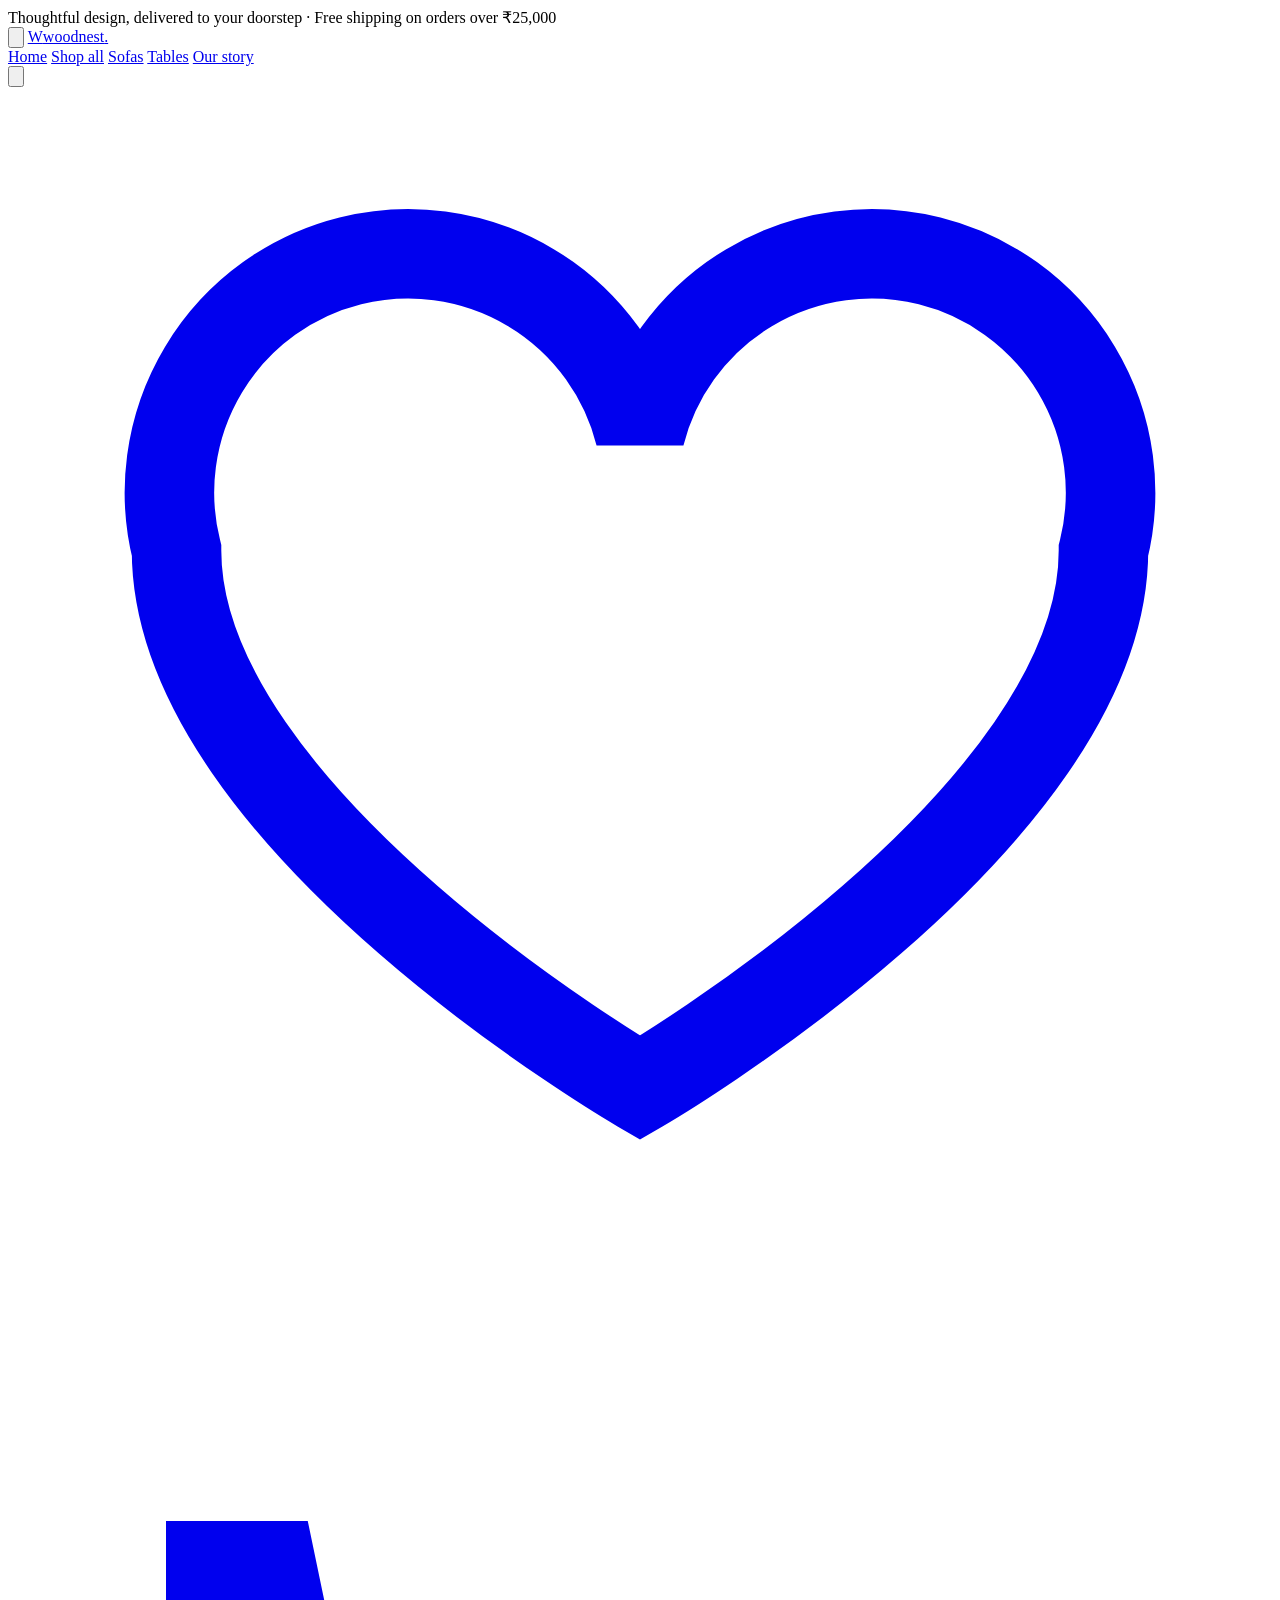
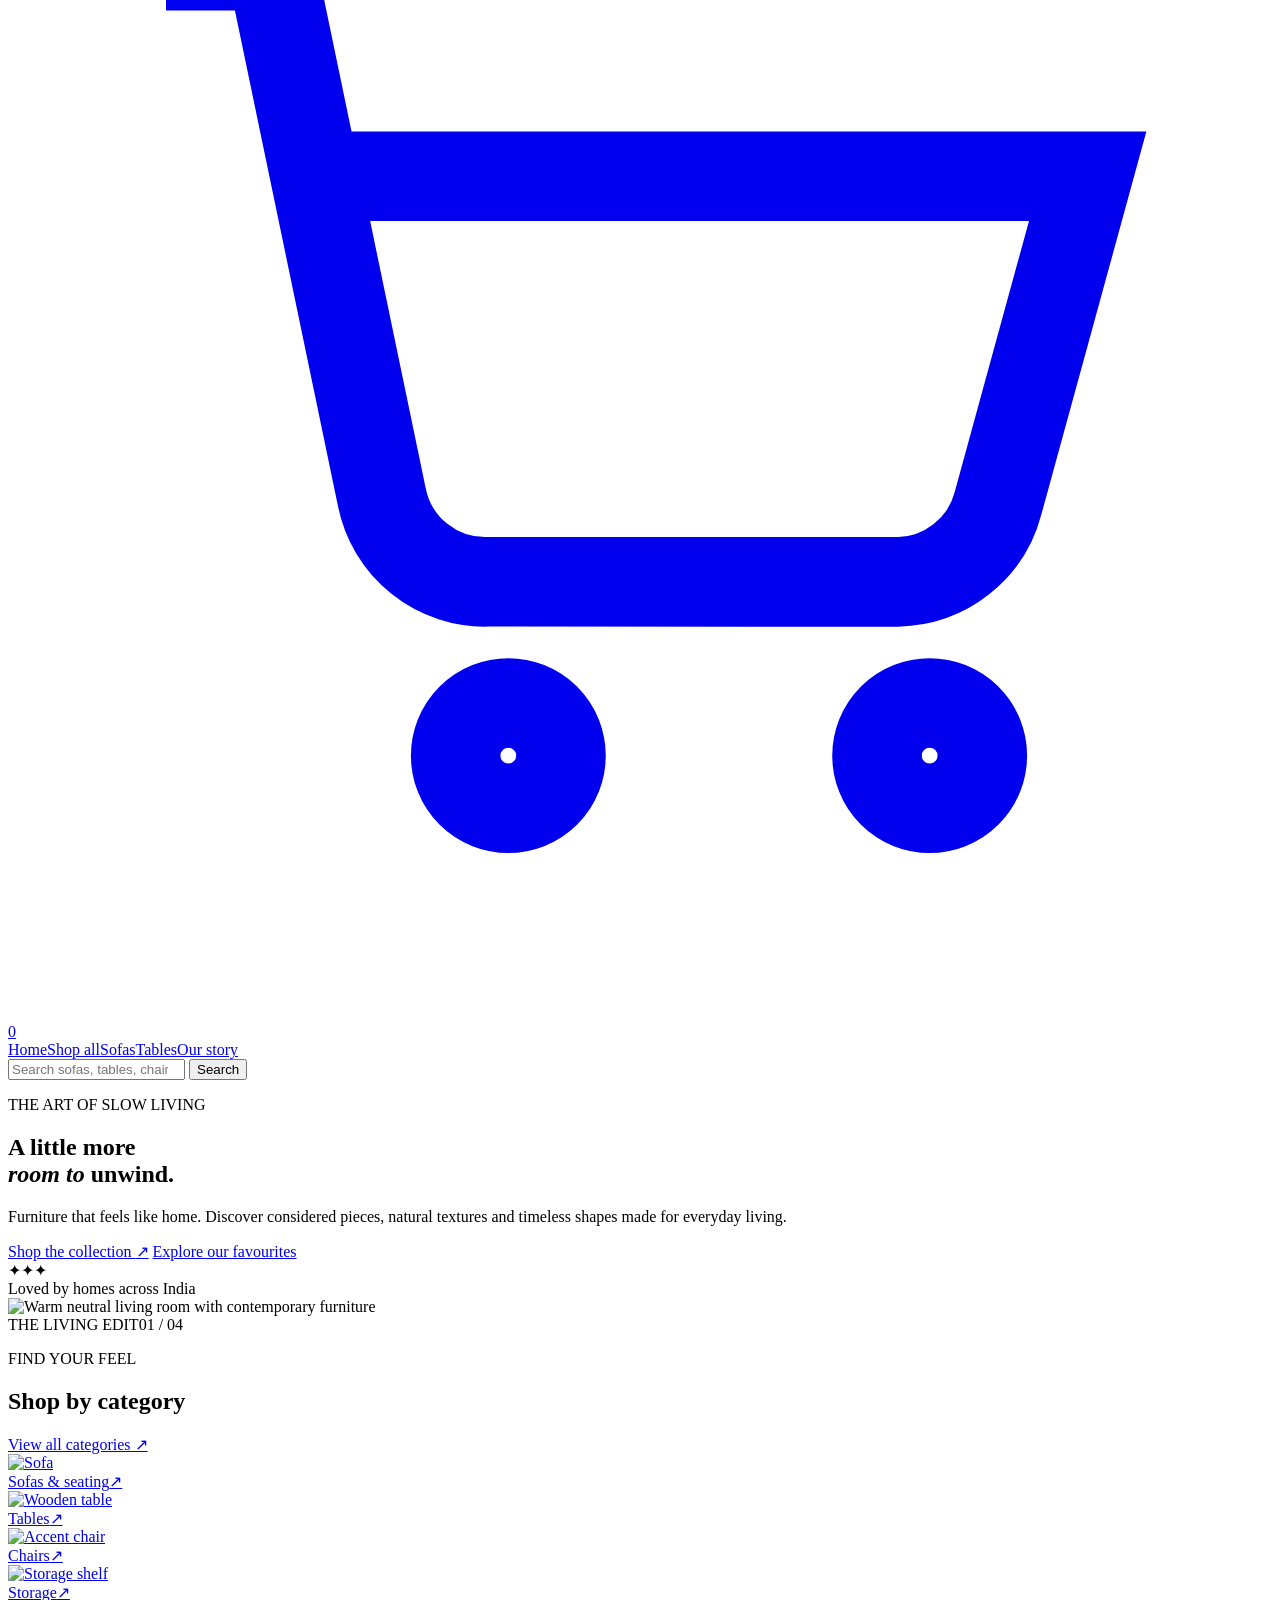
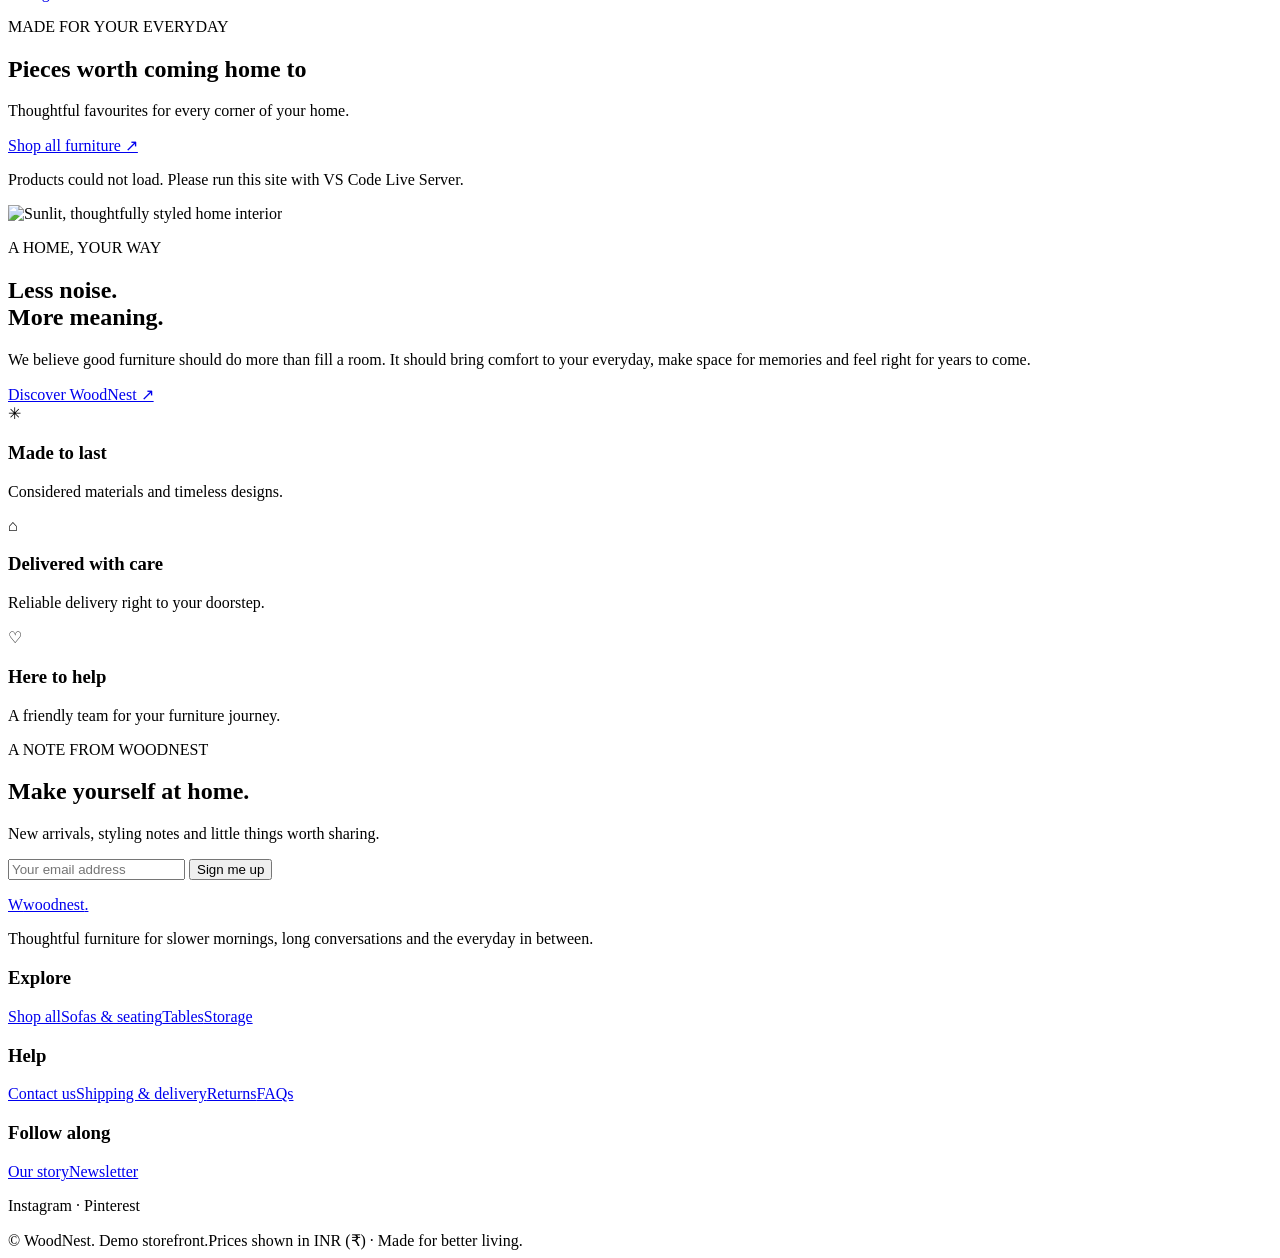
==== index.html @ c6adba90 "Add initial HTML structure for WoodNest website This commit adds a complete HTML structure for the W" ====
<!doctype html>
<html lang="en">
<head>
  <meta charset="UTF-8">
  <meta name="viewport" content="width=device-width, initial-scale=1.0">
  <meta name="theme-color" content="#f7f4ef">
  <meta name="description" content="Shop thoughtfully designed furniture for your home at WoodNest.">
  <title>WoodNest — Furniture for Better Living</title>
  <script src="https://cdn.tailwindcss.com"></script>
  <script>
    tailwind.config = {
      theme: { extend: {
        colors: { cream: "#F7F4EF", sand: "#E9DFD2", wood: "#8B684A", ink: "#28251F", muted: "#777168" },
        fontFamily: { sans: ["Inter", "ui-sans-serif", "system-ui"] }
      }}
    }
  </script>
  <link rel="preconnect" href="https://fonts.googleapis.com">
  <link rel="preconnect" href="https://fonts.gstatic.com" crossorigin>
  <link href="https://fonts.googleapis.com/css2?family=DM+Sans:wght@400;500;600;700&family=Playfair+Display:wght@500;600;700&display=swap" rel="stylesheet">
  <link rel="stylesheet" href="css/style.css">
</head>
<body class="bg-cream text-ink font-sans">
  <div class="announcement-bar text-center text-xs sm:text-sm py-2 px-4">
    Thoughtful design, delivered to your doorstep <span class="mx-2">·</span> Free shipping on orders over ₹25,000
  </div>

  <header class="site-header sticky top-0 z-50 bg-cream/95 backdrop-blur border-b border-black/5">
    <nav class="max-w-7xl mx-auto px-4 sm:px-6 lg:px-8 h-[76px] flex items-center justify-between gap-4" aria-label="Main navigation">
      <button id="mobile-menu-button" class="lg:hidden p-2 rounded-full hover:bg-black/5" aria-label="Open menu" aria-expanded="false">
        <svg viewBox="0 0 24 24" class="w-6 h-6" fill="none" stroke="currentColor" stroke-width="1.7"><path d="M4 7h16M4 12h16M4 17h16"/></svg>
      </button>
      <a href="index.html" class="brand flex items-center gap-2" aria-label="WoodNest home">
        <span class="brand-mark">W</span><span class="text-xl sm:text-2xl tracking-tight font-semibold">woodnest<span class="text-wood">.</span></span>
      </a>
      <div id="desktop-nav" class="hidden lg:flex items-center gap-8 text-sm">
        <a class="nav-link active" href="index.html">Home</a>
        <a class="nav-link" href="shop.html">Shop all</a>
        <a class="nav-link" href="shop.html?category=Sofas">Sofas</a>
        <a class="nav-link" href="shop.html?category=Tables">Tables</a>
        <a class="nav-link" href="#about">Our story</a>
      </div>
      <div class="flex items-center gap-1 sm:gap-3">
        <button id="search-toggle" class="icon-button hidden sm:grid" aria-label="Search products">
          <svg viewBox="0 0 24 24" class="w-5 h-5" fill="none" stroke="currentColor" stroke-width="1.7"><circle cx="10.8" cy="10.8" r="6.8"/><path d="m16 16 4.5 4.5"/></svg>
        </button>
        <a href="wishlist.html" class="icon-button hidden sm:grid" aria-label="Wishlist">
          <svg viewBox="0 0 24 24" class="w-5 h-5" fill="none" stroke="currentColor" stroke-width="1.7"><path d="M20.8 8.8c0 5.1-8.8 10.2-8.8 10.2S3.2 13.9 3.2 8.8A4.5 4.5 0 0 1 12 6.6a4.5 4.5 0 0 1 8.8 2.2Z"/></svg>
        </a>
        <a href="cart.html" class="icon-button relative" aria-label="Shopping cart">
          <svg viewBox="0 0 24 24" class="w-5 h-5" fill="none" stroke="currentColor" stroke-width="1.7"><path d="M3 4h2l2.1 10.1a2 2 0 0 0 2 1.6h7.8a2 2 0 0 0 1.9-1.5L20.5 8H6"/><circle cx="9.5" cy="19" r="1"/><circle cx="17.5" cy="19" r="1"/></svg>
          <span id="cart-count" class="cart-count">0</span>
        </a>
      </div>
    </nav>
    <div id="mobile-nav" class="mobile-nav hidden lg:hidden px-5 pb-5">
      <a href="index.html">Home</a><a href="shop.html">Shop all</a><a href="shop.html?category=Sofas">Sofas</a><a href="shop.html?category=Tables">Tables</a><a href="#about">Our story</a>
    </div>
    <div id="search-panel" class="hidden border-t border-black/5 px-4 py-3">
      <form id="search-form" class="max-w-2xl mx-auto flex gap-2">
        <input id="search-input" class="search-input flex-1" type="search" placeholder="Search sofas, tables, chairs..." aria-label="Search furniture">
        <button class="button button-dark" type="submit">Search</button>
      </form>
    </div>
  </header>

  <main>
    <section class="hero-section max-w-7xl mx-auto px-4 sm:px-6 lg:px-8 pt-5 sm:pt-8">
      <div class="hero-grid overflow-hidden rounded-2xl sm:rounded-3xl">
        <div class="hero-copy flex flex-col justify-center items-start px-6 py-10 sm:px-10 lg:px-16 lg:py-16">
          <p class="eyebrow mb-5"><span class="eyebrow-line"></span> THE ART OF SLOW LIVING</p>
          <h1 class="hero-title mb-5">A little more<br><em>room to</em> unwind.</h1>
          <p class="max-w-md text-sm sm:text-base leading-7 text-stone-600 mb-8">Furniture that feels like home. Discover considered pieces, natural textures and timeless shapes made for everyday living.</p>
          <div class="flex flex-wrap gap-3">
            <a href="shop.html" class="button button-dark">Shop the collection <span aria-hidden="true">↗</span></a>
            <a href="#featured" class="button button-light">Explore our favourites</a>
          </div>
          <div class="hero-note mt-10 flex items-center gap-3 text-xs sm:text-sm text-stone-600">
            <div class="avatar-stack"><span>✦</span><span>✦</span><span>✦</span></div>
            <span>Loved by homes across India</span>
          </div>
        </div>
        <div class="hero-image-wrap">
          <img class="hero-image" src="https://images.unsplash.com/photo-1600210492486-724fe5c67fb0?auto=format&fit=crop&w=1500&q=90" alt="Warm neutral living room with contemporary furniture">
          <div class="image-caption"><span>THE LIVING EDIT</span><span>01 / 04</span></div>
        </div>
      </div>
    </section>

    <section class="max-w-7xl mx-auto px-4 sm:px-6 lg:px-8 py-14 sm:py-20">
      <div class="flex flex-col sm:flex-row sm:items-end justify-between gap-4 mb-7 sm:mb-9">
        <div><p class="eyebrow mb-3">FIND YOUR FEEL</p><h2 class="section-title">Shop by category</h2></div>
        <a href="shop.html" class="text-sm font-semibold underline underline-offset-4 decoration-stone-400 hover:text-wood">View all categories ↗</a>
      </div>
      <div class="category-grid grid grid-cols-2 lg:grid-cols-4 gap-3 sm:gap-5">
        <a class="category-card" href="shop.html?category=Sofas"><img src="https://images.unsplash.com/photo-1555041469-a586c61ea9bc?auto=format&fit=crop&w=700&q=85" alt="Sofa"><div><span>Sofas & seating</span><span>↗</span></div></a>
        <a class="category-card" href="shop.html?category=Tables"><img src="https://images.unsplash.com/photo-1499933374294-4584851497cc?auto=format&fit=crop&w=700&q=85" alt="Wooden table"><div><span>Tables</span><span>↗</span></div></a>
        <a class="category-card" href="shop.html?category=Chairs"><img src="https://images.unsplash.com/photo-1567538096630-e0c55bd6374c?auto=format&fit=crop&w=700&q=85" alt="Accent chair"><div><span>Chairs</span><span>↗</span></div></a>
        <a class="category-card" href="shop.html?category=Storage"><img src="https://images.unsplash.com/photo-1594620302200-9a762244a156?auto=format&fit=crop&w=700&q=85" alt="Storage shelf"><div><span>Storage</span><span>↗</span></div></a>
      </div>
    </section>

    <section id="featured" class="featured-section py-14 sm:py-20">
      <div class="max-w-7xl mx-auto px-4 sm:px-6 lg:px-8">
        <div class="flex flex-col sm:flex-row sm:items-end justify-between gap-4 mb-8">
          <div><p class="eyebrow mb-3">MADE FOR YOUR EVERYDAY</p><h2 class="section-title">Pieces worth coming home to</h2><p class="text-sm text-stone-600 mt-3">Thoughtful favourites for every corner of your home.</p></div>
          <a href="shop.html" class="text-sm font-semibold underline underline-offset-4 decoration-stone-400 hover:text-wood">Shop all furniture ↗</a>
        </div>
        <div id="featured-products" class="product-grid grid grid-cols-2 lg:grid-cols-4 gap-x-3 gap-y-7 sm:gap-x-5 sm:gap-y-9">
          <div class="loading-card"></div><div class="loading-card"></div><div class="loading-card hidden sm:block"></div><div class="loading-card hidden sm:block"></div>
        </div>
        <p id="product-error" class="hidden text-sm text-red-700 mt-5">Products could not load. Please run this site with VS Code Live Server.</p>
      </div>
    </section>

    <section class="max-w-7xl mx-auto px-4 sm:px-6 lg:px-8 py-14 sm:py-20">
      <div class="story-panel rounded-2xl sm:rounded-3xl overflow-hidden grid md:grid-cols-2">
        <div class="story-image"><img src="https://images.unsplash.com/photo-1616486338812-3dadae4b4ace?auto=format&fit=crop&w=1200&q=85" alt="Sunlit, thoughtfully styled home interior"></div>
        <div id="about" class="story-copy flex flex-col justify-center items-start p-7 sm:p-10 lg:p-16">
          <p class="eyebrow mb-4">A HOME, YOUR WAY</p>
          <h2 class="section-title mb-5">Less noise.<br>More meaning.</h2>
          <p class="text-sm sm:text-base text-stone-600 leading-7 mb-7">We believe good furniture should do more than fill a room. It should bring comfort to your everyday, make space for memories and feel right for years to come.</p>
          <a href="shop.html" class="button button-dark">Discover WoodNest ↗</a>
        </div>
      </div>
    </section>

    <section class="max-w-7xl mx-auto px-4 sm:px-6 lg:px-8 pb-14 sm:pb-20">
      <div class="benefit-grid grid grid-cols-1 sm:grid-cols-3 gap-4 sm:gap-6">
        <div class="benefit-card"><span class="benefit-icon">✳</span><div><h3>Made to last</h3><p>Considered materials and timeless designs.</p></div></div>
        <div class="benefit-card"><span class="benefit-icon">⌂</span><div><h3>Delivered with care</h3><p>Reliable delivery right to your doorstep.</p></div></div>
        <div class="benefit-card"><span class="benefit-icon">♡</span><div><h3>Here to help</h3><p>A friendly team for your furniture journey.</p></div></div>
      </div>
    </section>

    <section class="newsletter-section px-4 sm:px-6 lg:px-8 py-12 sm:py-16 text-center">
      <p class="eyebrow justify-center mb-3">A NOTE FROM WOODNEST</p>
      <h2 class="section-title mb-3">Make yourself at home.</h2>
      <p class="text-sm text-stone-600 mb-6">New arrivals, styling notes and little things worth sharing.</p>
      <form id="newsletter-form" class="newsletter-form flex flex-col sm:flex-row gap-2 max-w-lg mx-auto">
        <input type="email" id="newsletter-email" required placeholder="Your email address" aria-label="Your email address">
        <button class="button button-dark" type="submit">Sign me up</button>
      </form>
      <p id="newsletter-message" class="text-sm mt-3" aria-live="polite"></p>
    </section>
  </main>

  <footer class="site-footer">
    <div class="max-w-7xl mx-auto px-4 sm:px-6 lg:px-8 py-10 sm:py-14">
      <div class="footer-grid grid grid-cols-2 md:grid-cols-4 gap-8">
        <div class="col-span-2 md:col-span-1"><a href="index.html" class="brand inline-flex items-center gap-2 mb-4"><span class="brand-mark">W</span><span class="text-xl font-semibold">woodnest<span class="text-wood">.</span></span></a><p class="text-sm text-stone-500 leading-6 max-w-xs">Thoughtful furniture for slower mornings, long conversations and the everyday in between.</p></div>
        <div><h3 class="footer-heading">Explore</h3><a href="shop.html">Shop all</a><a href="shop.html?category=Sofas">Sofas & seating</a><a href="shop.html?category=Tables">Tables</a><a href="shop.html?category=Storage">Storage</a></div>
        <div><h3 class="footer-heading">Help</h3><a href="contact.html">Contact us</a><a href="shipping.html">Shipping & delivery</a><a href="returns.html">Returns</a><a href="faq.html">FAQs</a></div>
        <div><h3 class="footer-heading">Follow along</h3><a href="#about">Our story</a><a href="#newsletter-form">Newsletter</a><p class="text-sm text-stone-500 mt-3">Instagram · Pinterest</p></div>
      </div>
      <div class="footer-bottom mt-10 pt-5 flex flex-col sm:flex-row justify-between gap-3 text-xs text-stone-500"><span>© <span id="current-year"></span> WoodNest. Demo storefront.</span><span>Prices shown in INR (₹) · Made for better living.</span></div>
    </div>
  </footer>
  <div id="toast" class="toast" role="status" aria-live="polite"></div>
  <script src="js/app.js"></script>
</body>
</html>
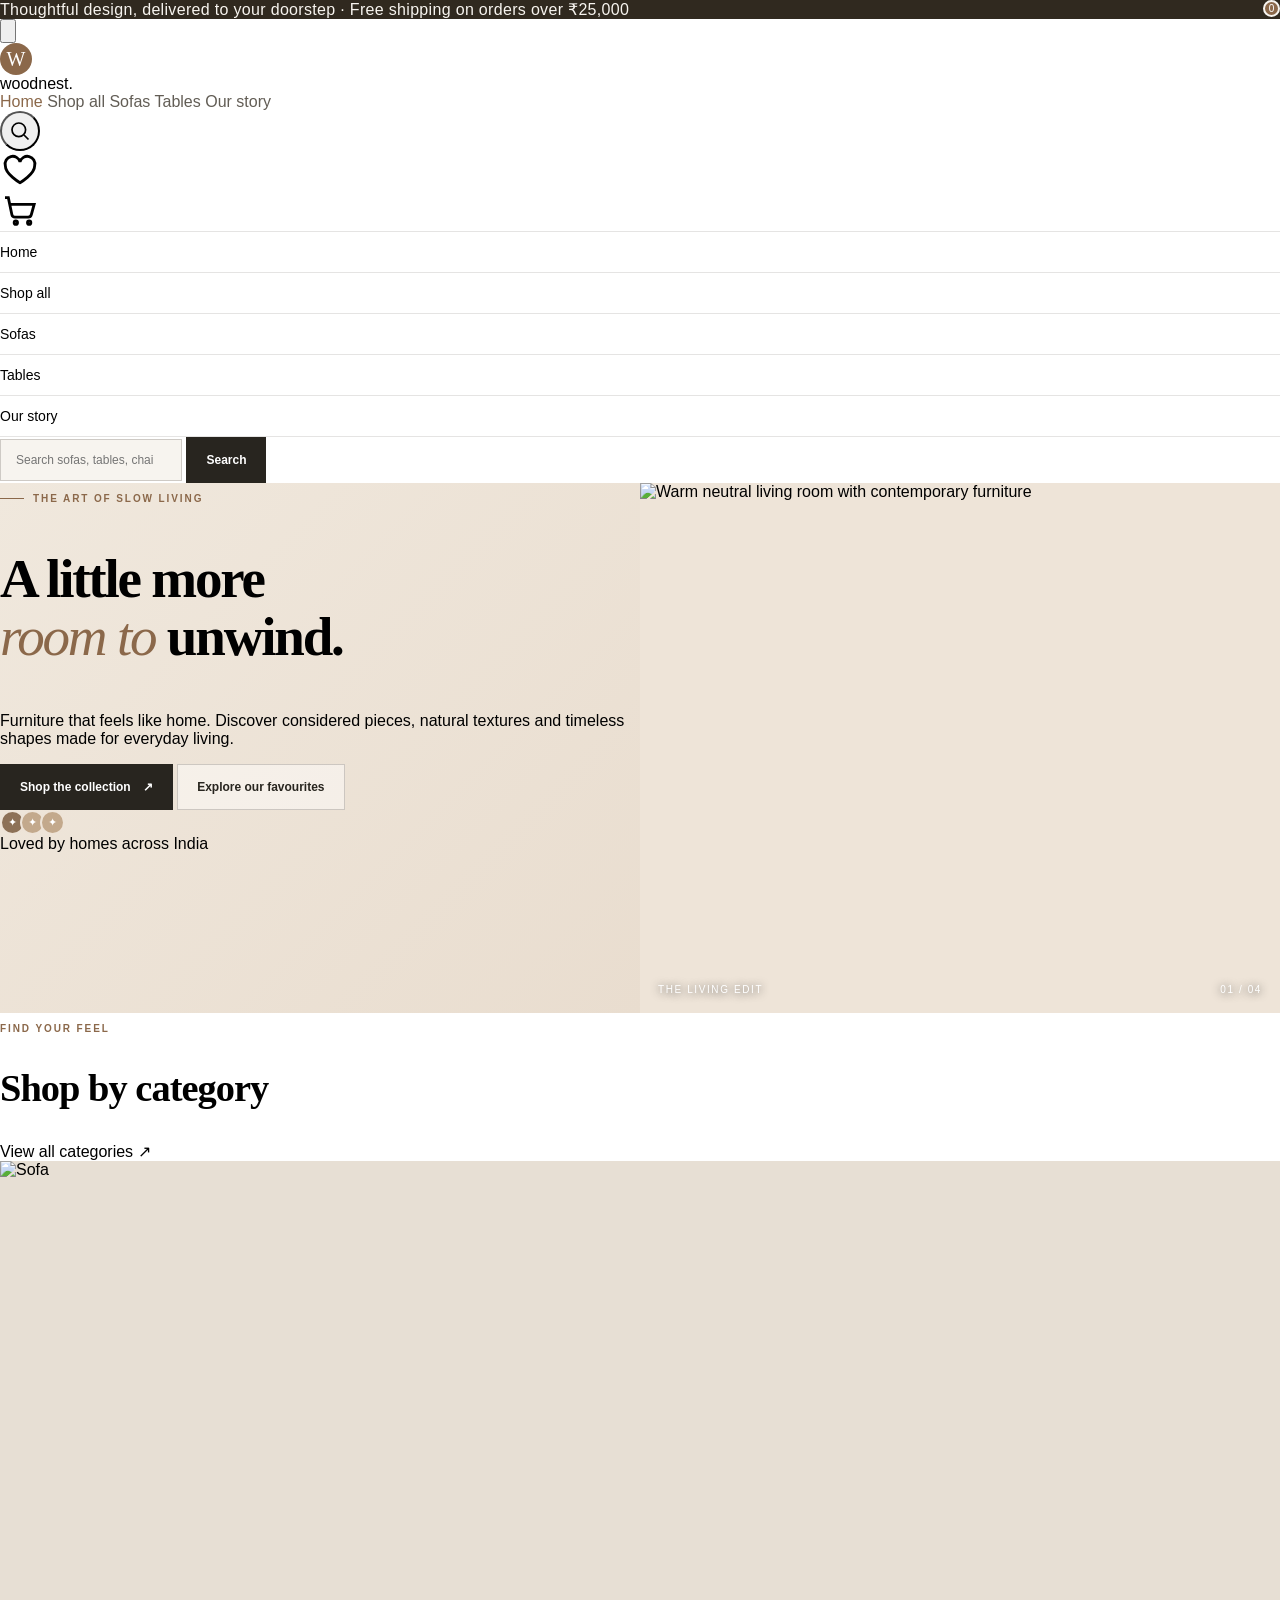
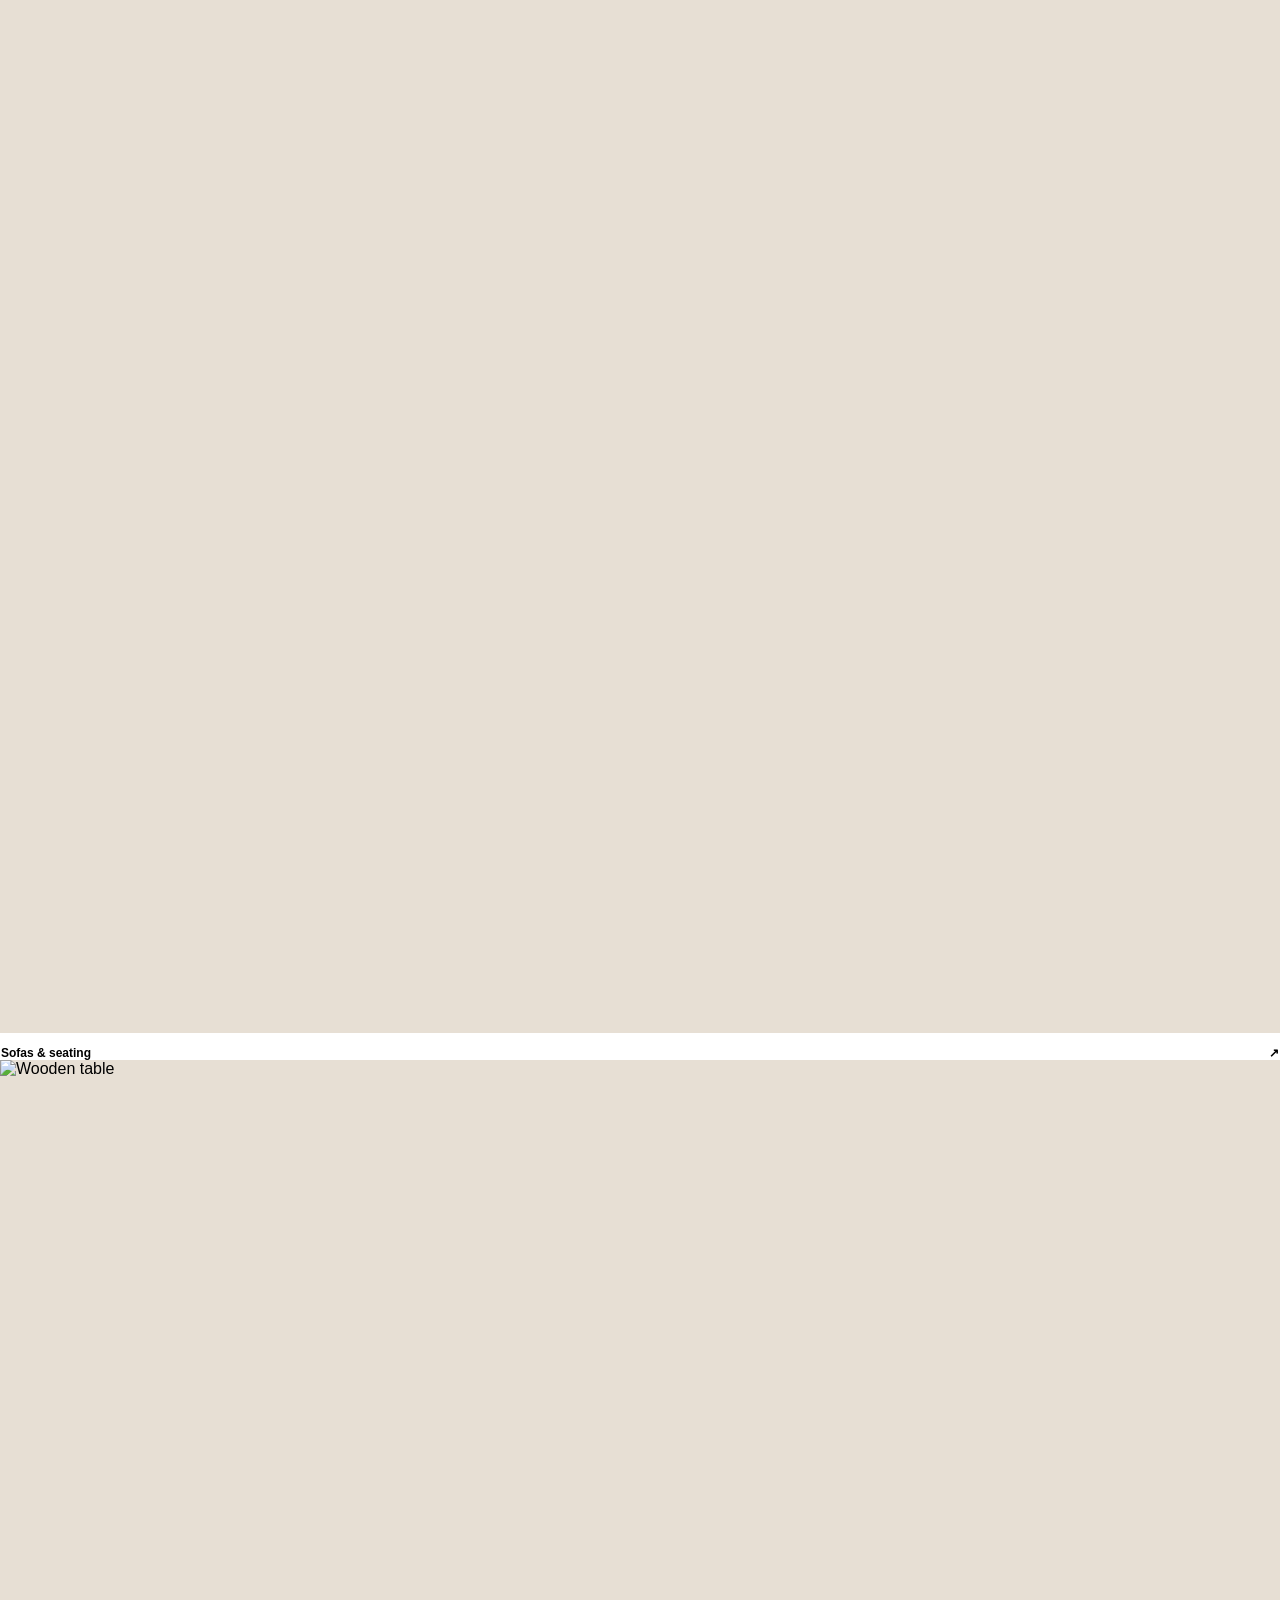
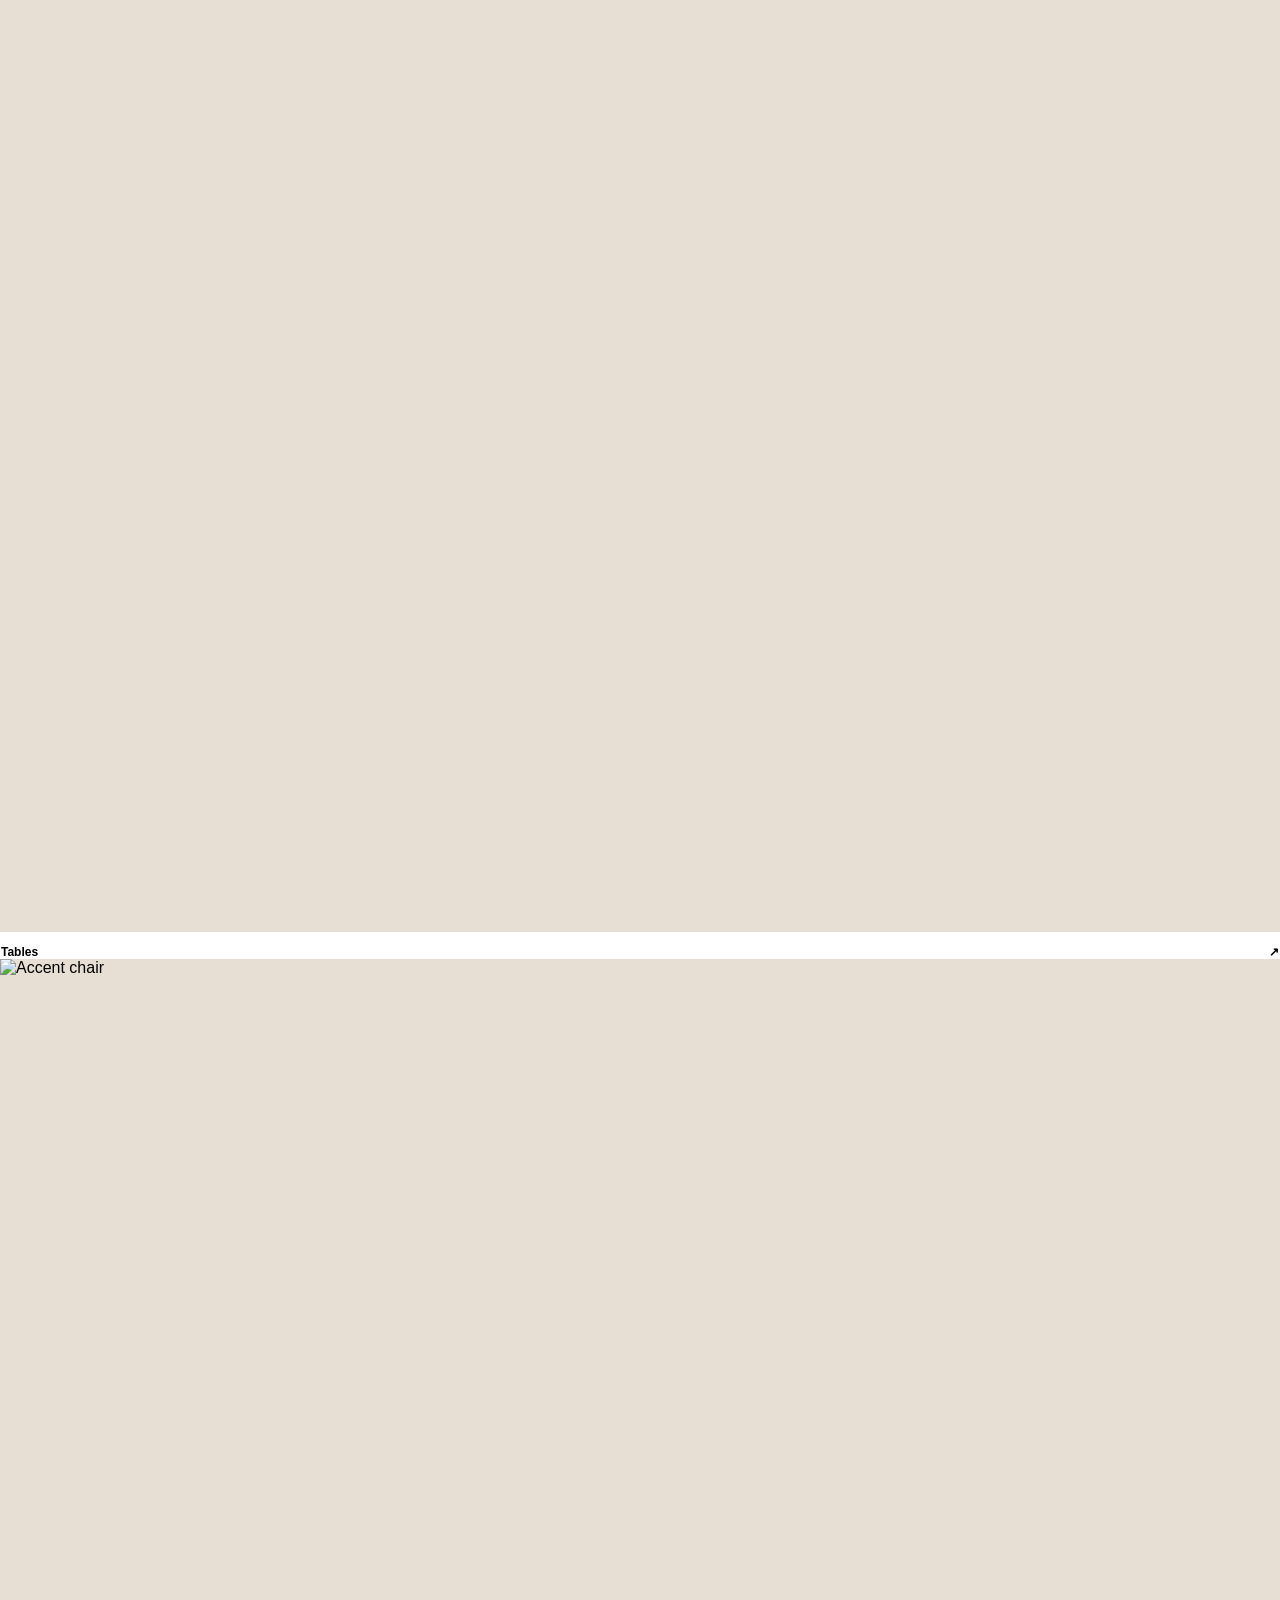
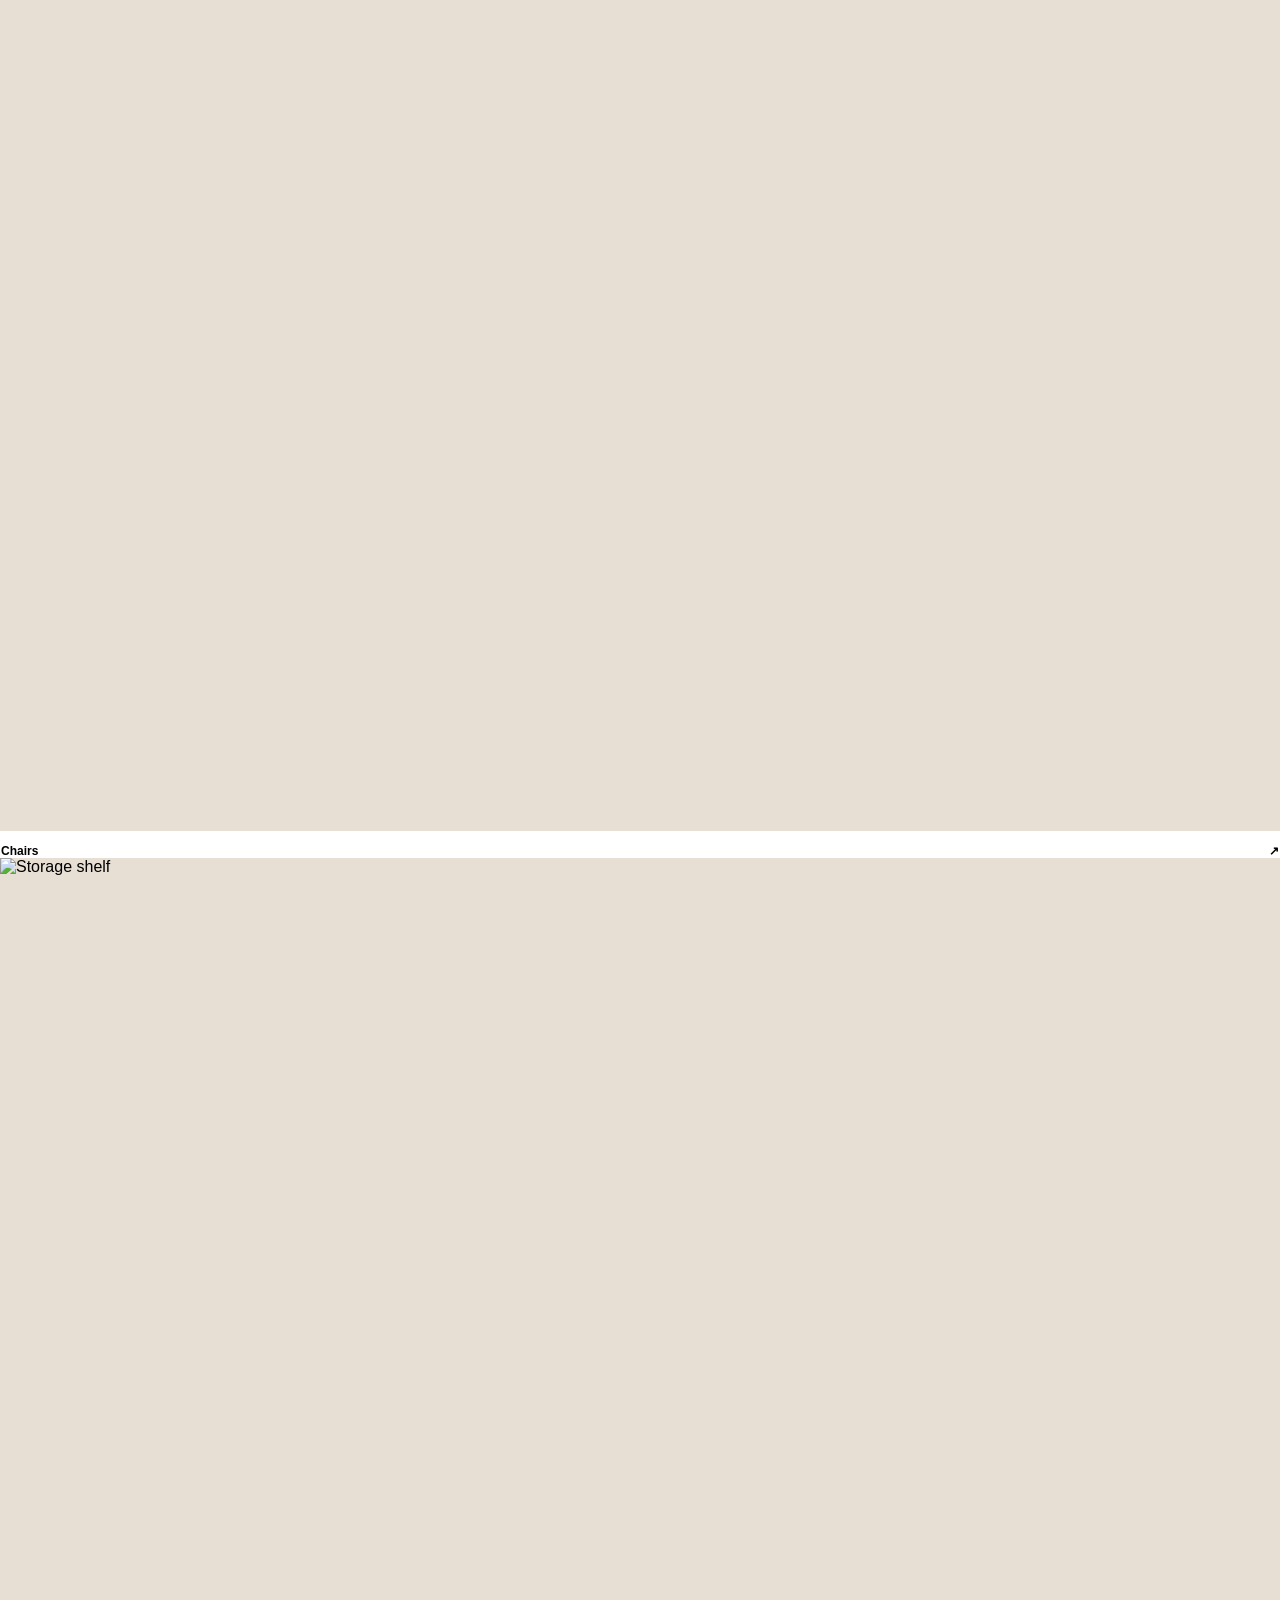
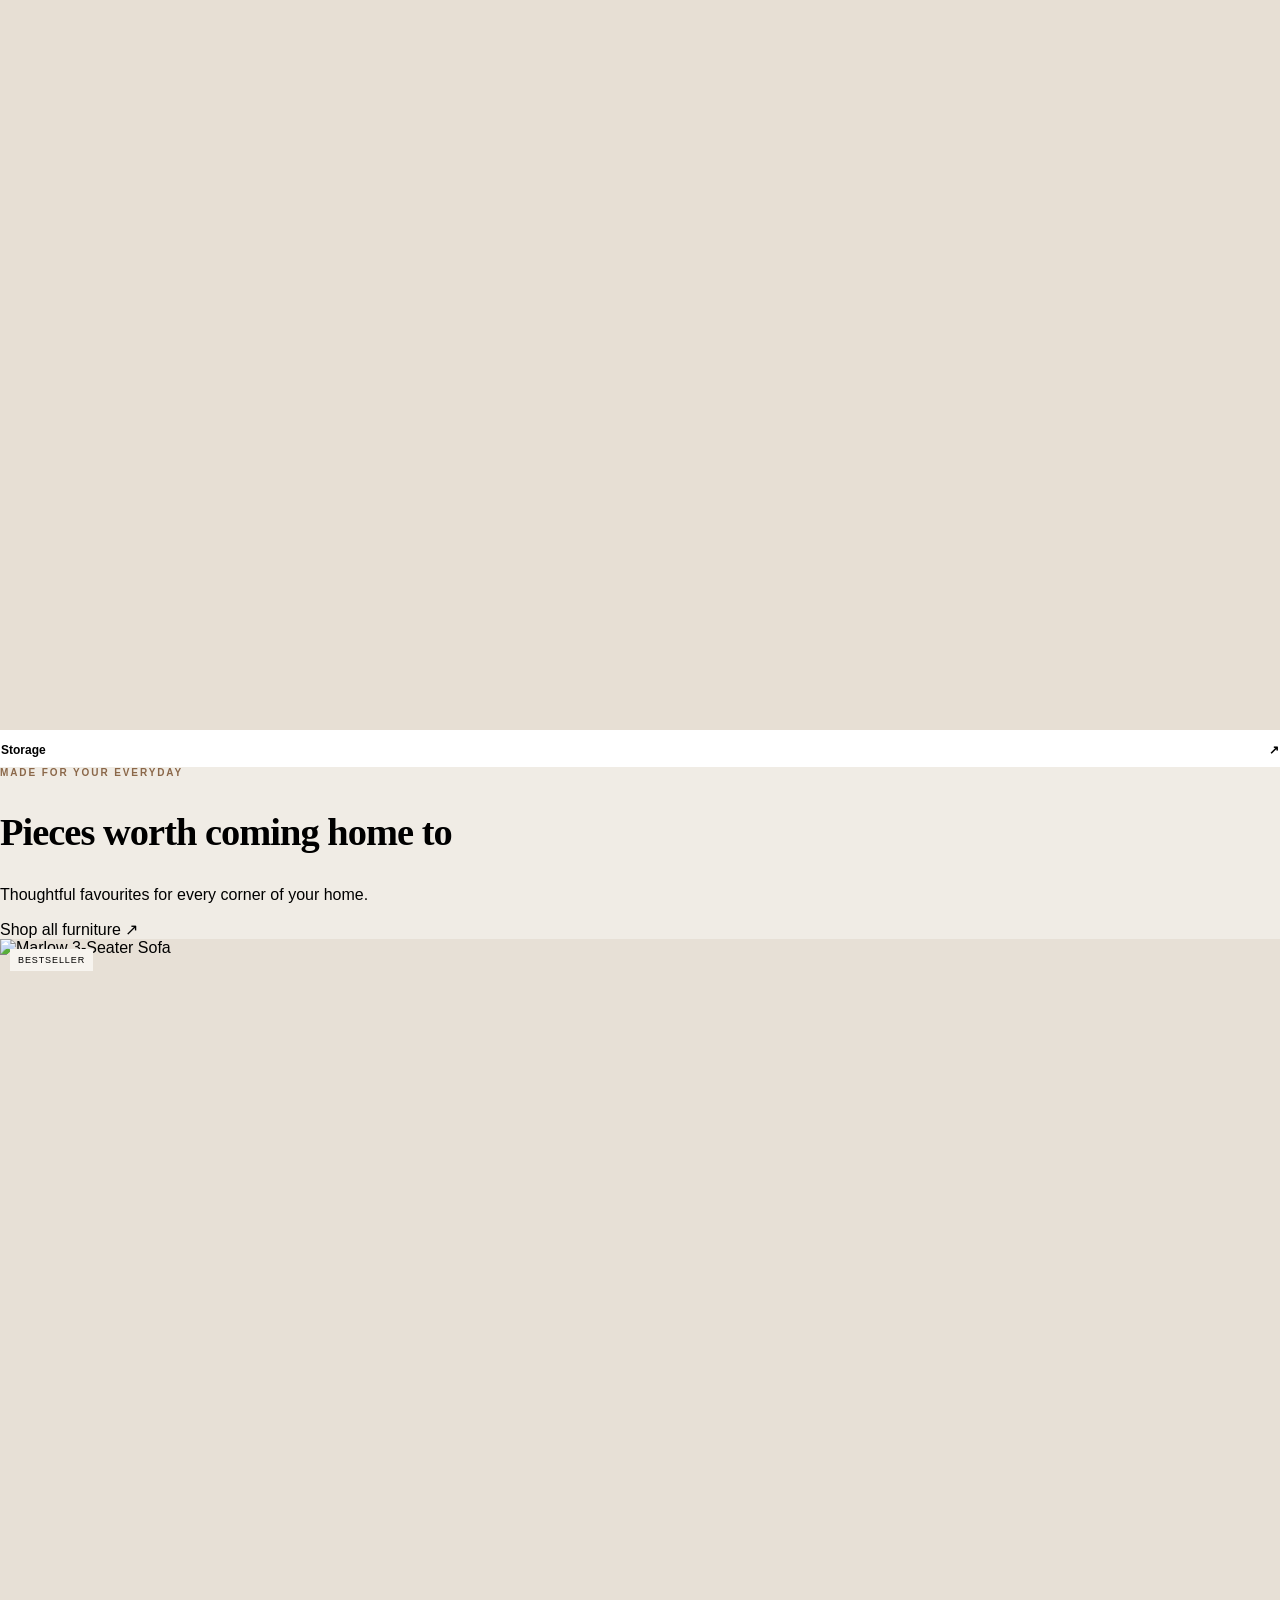
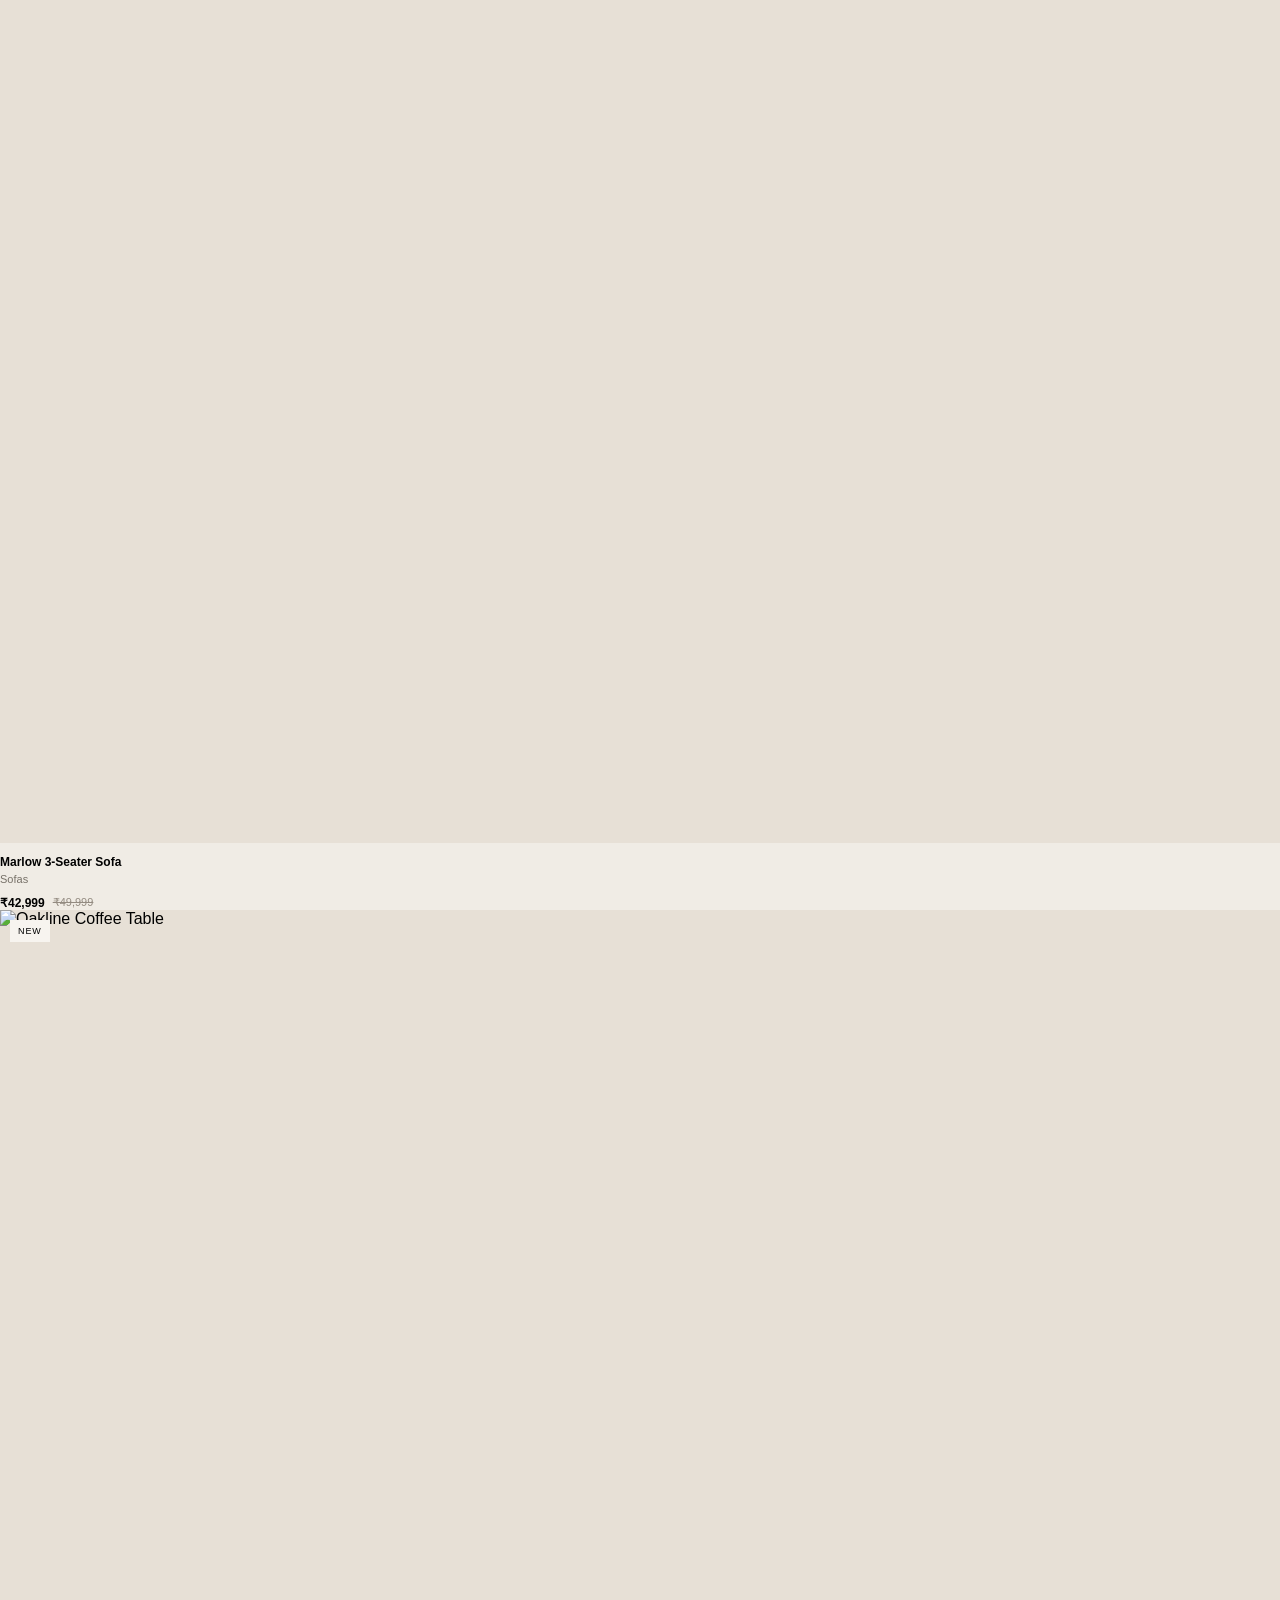
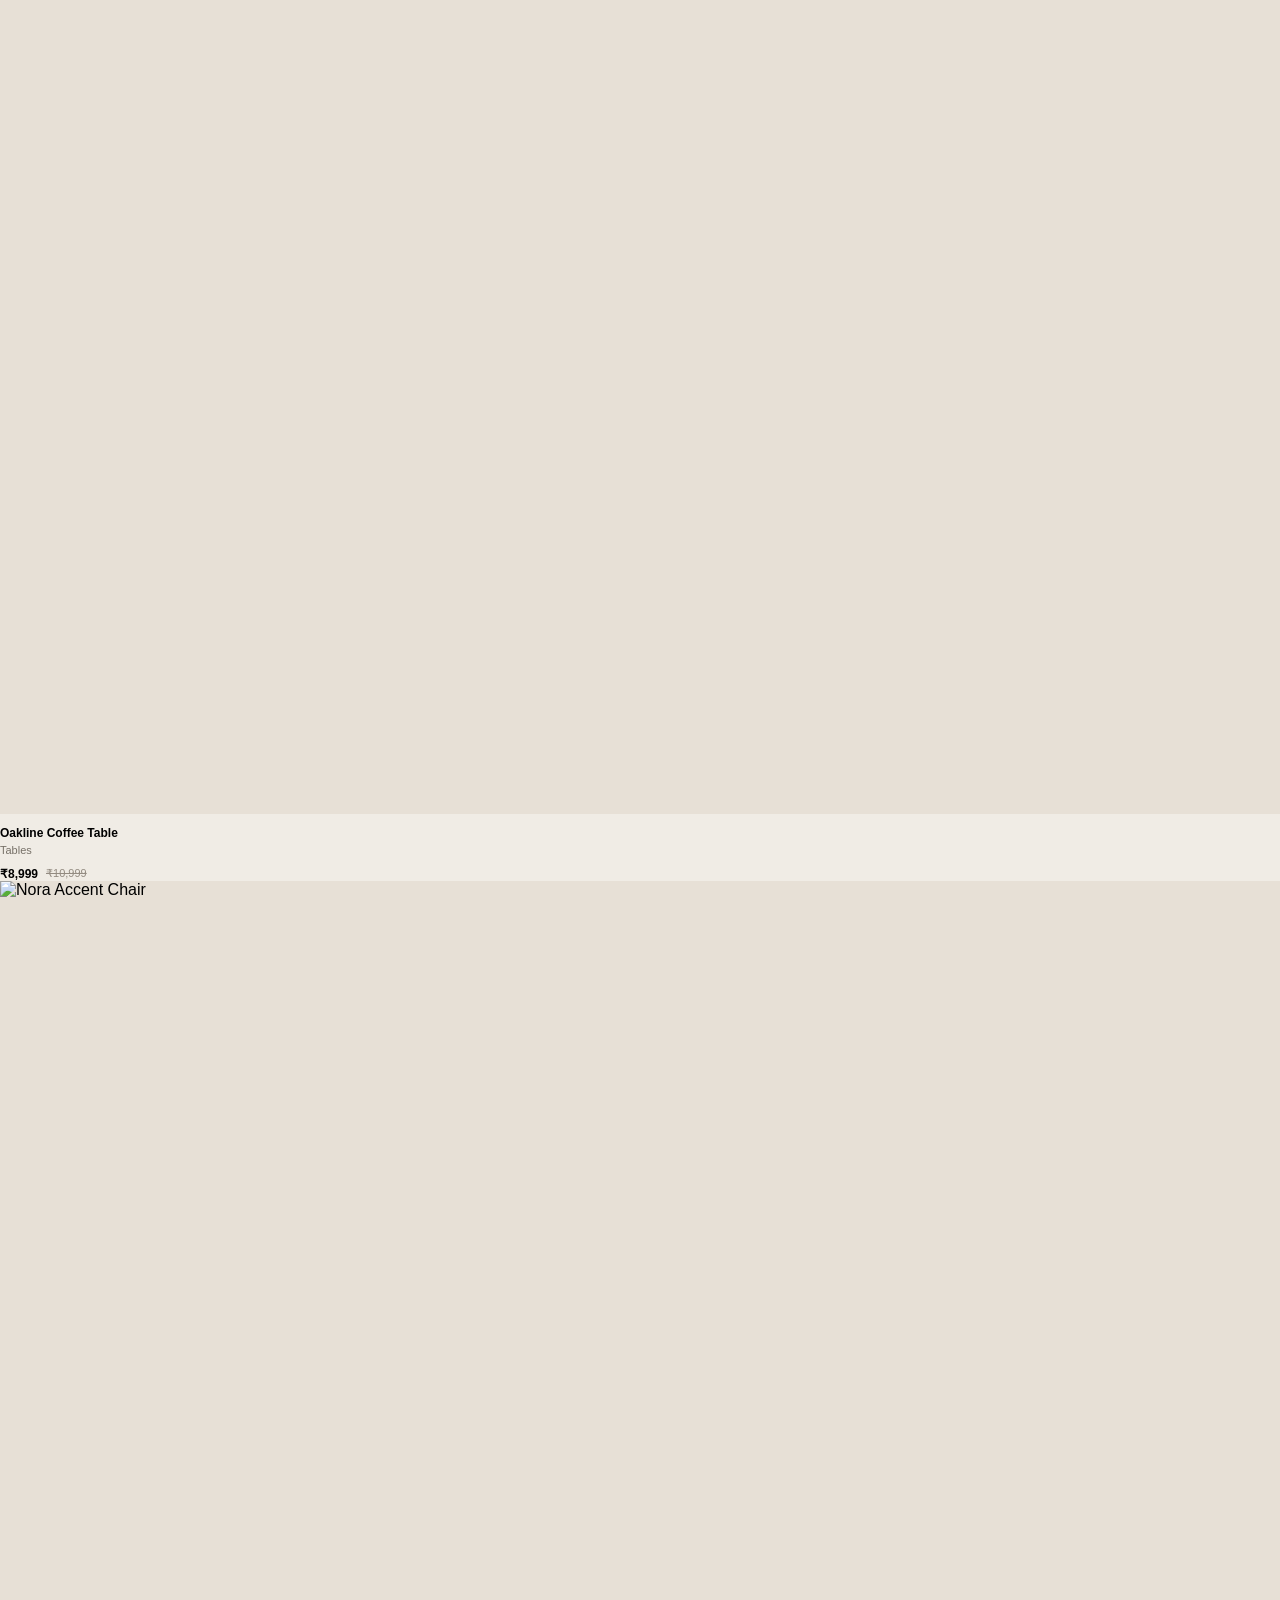
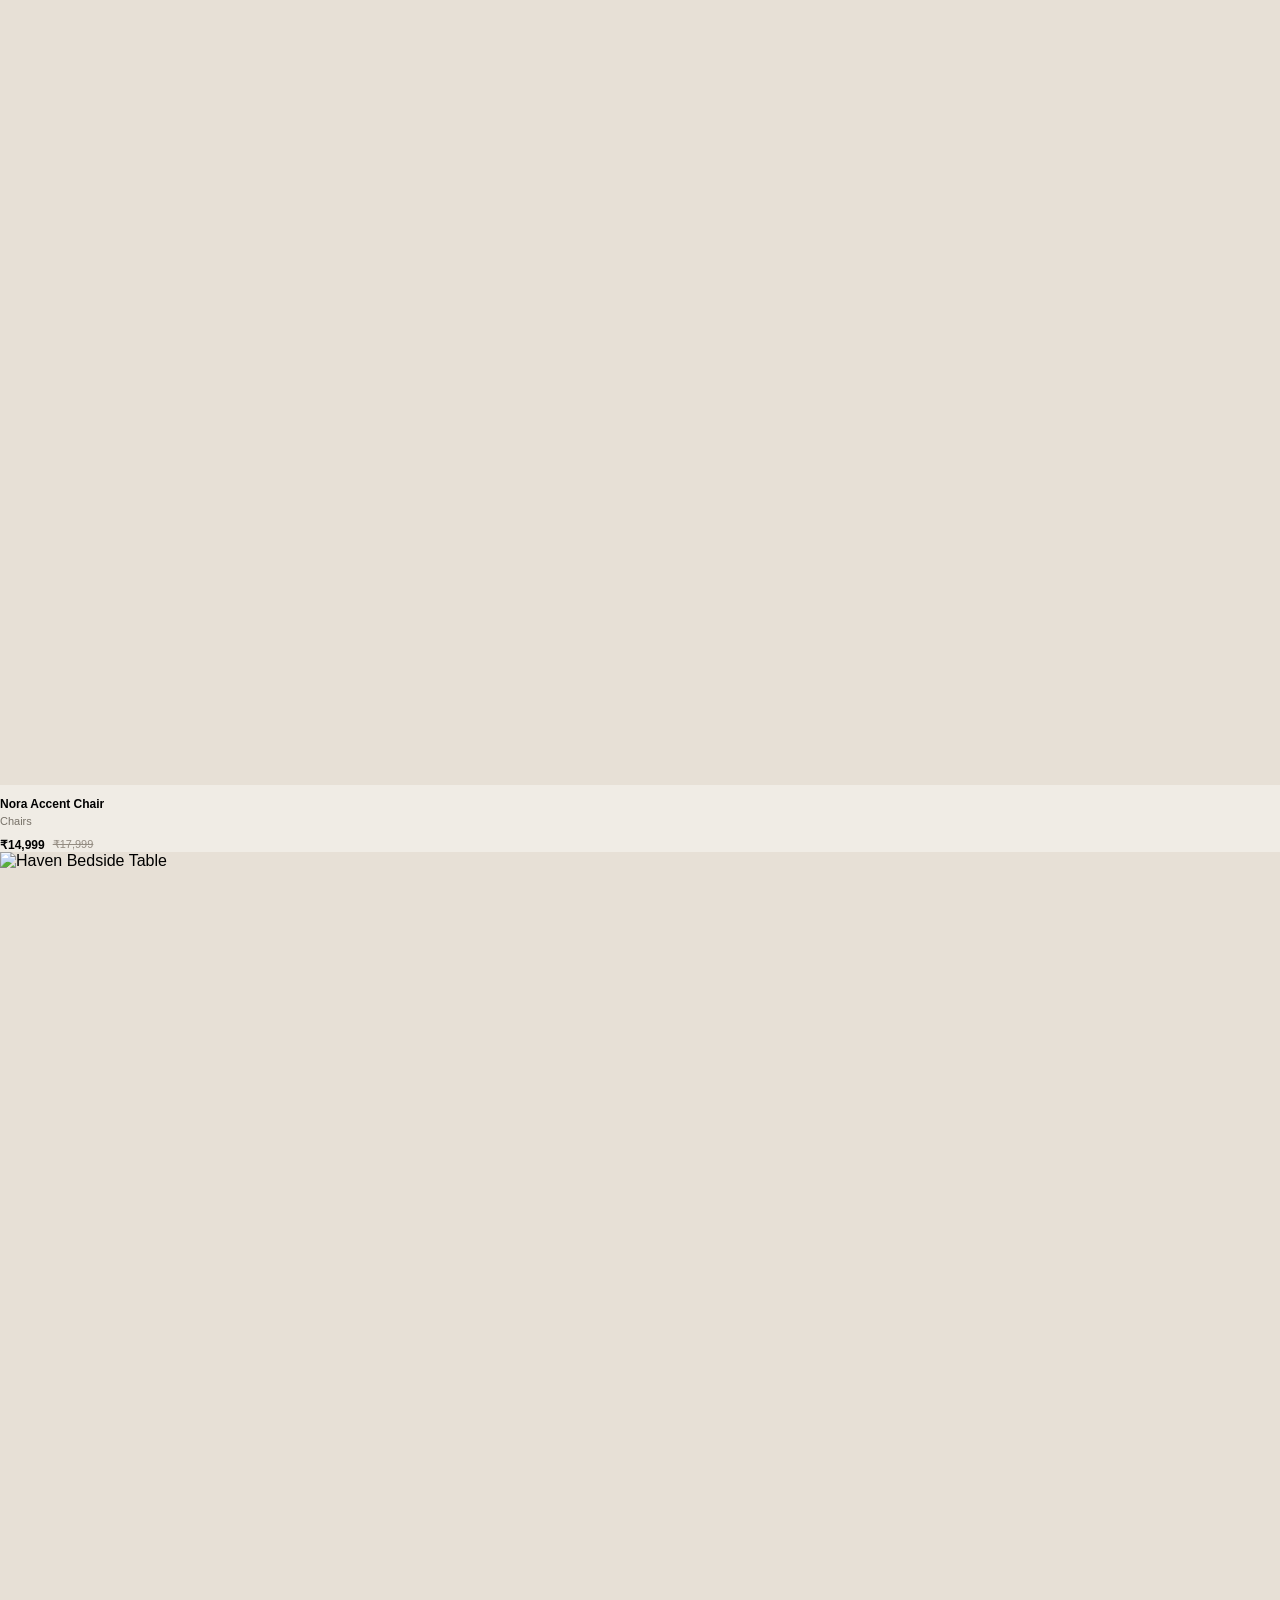
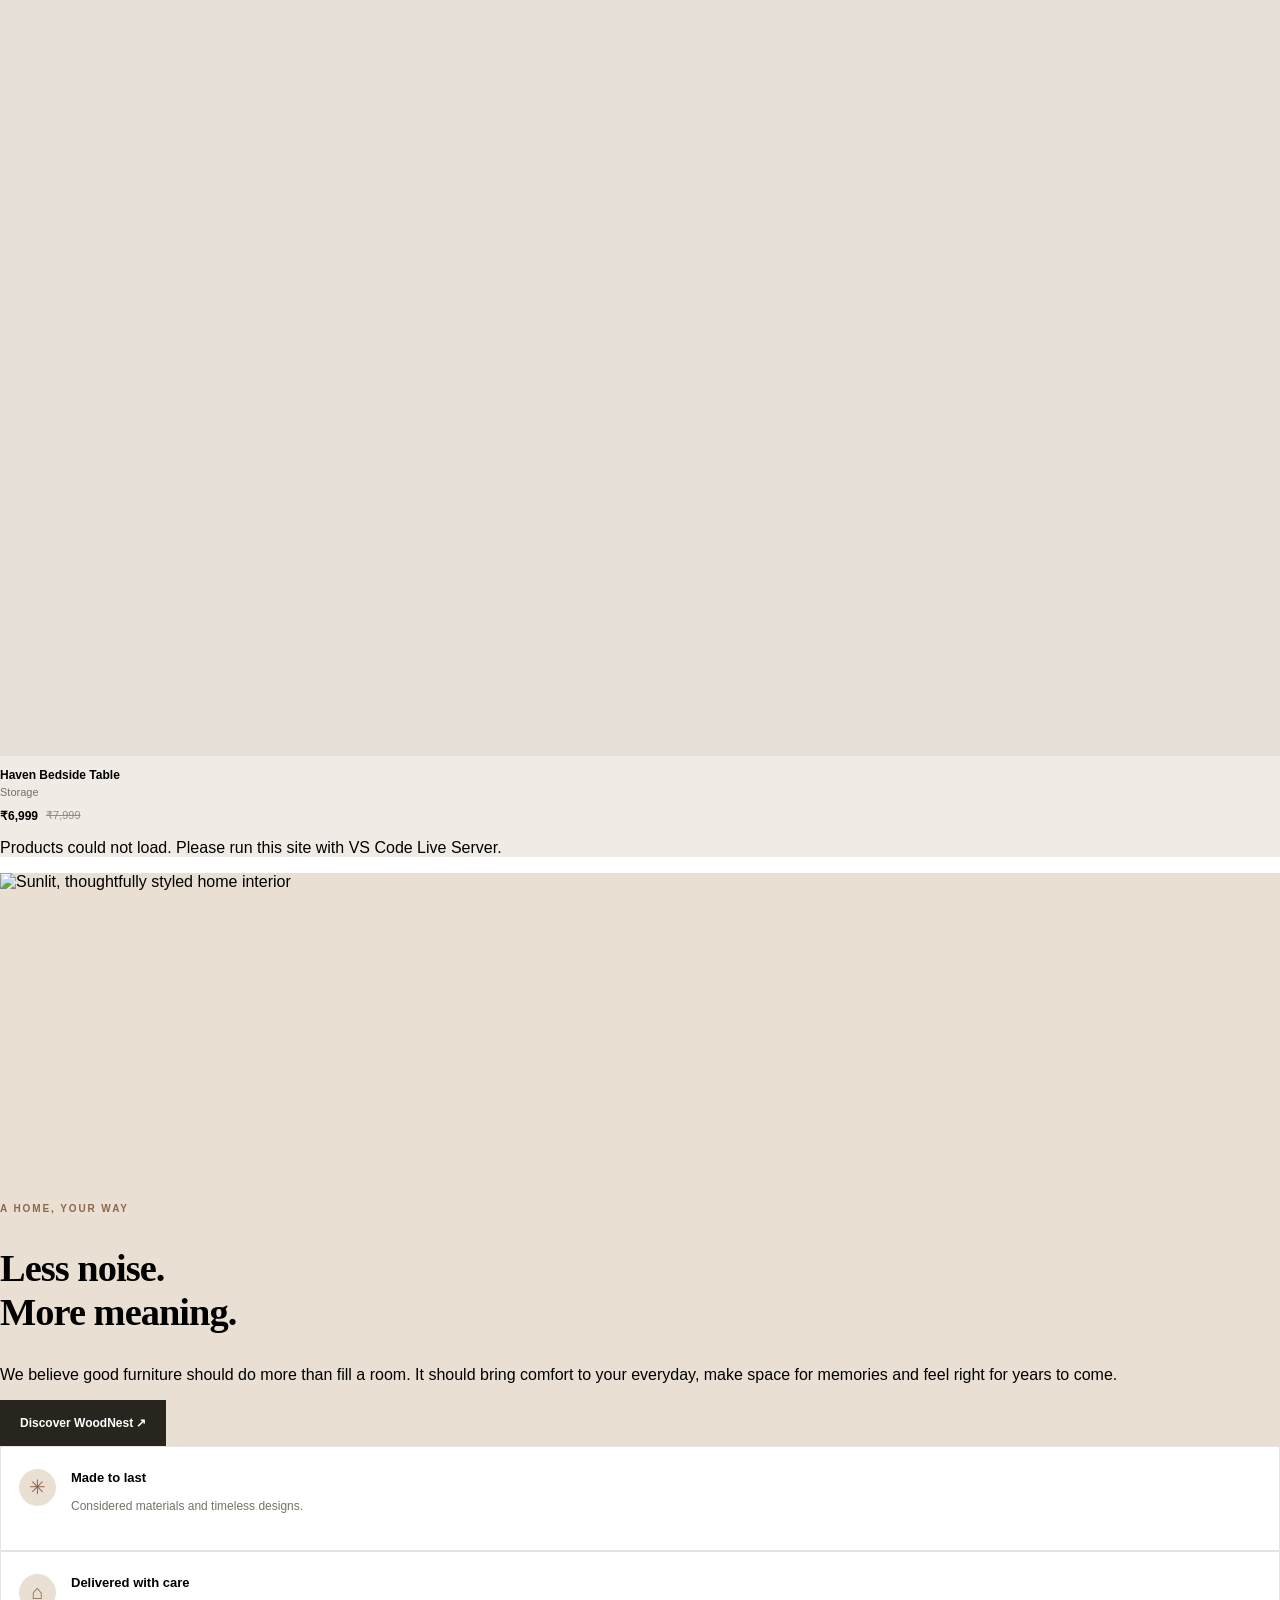
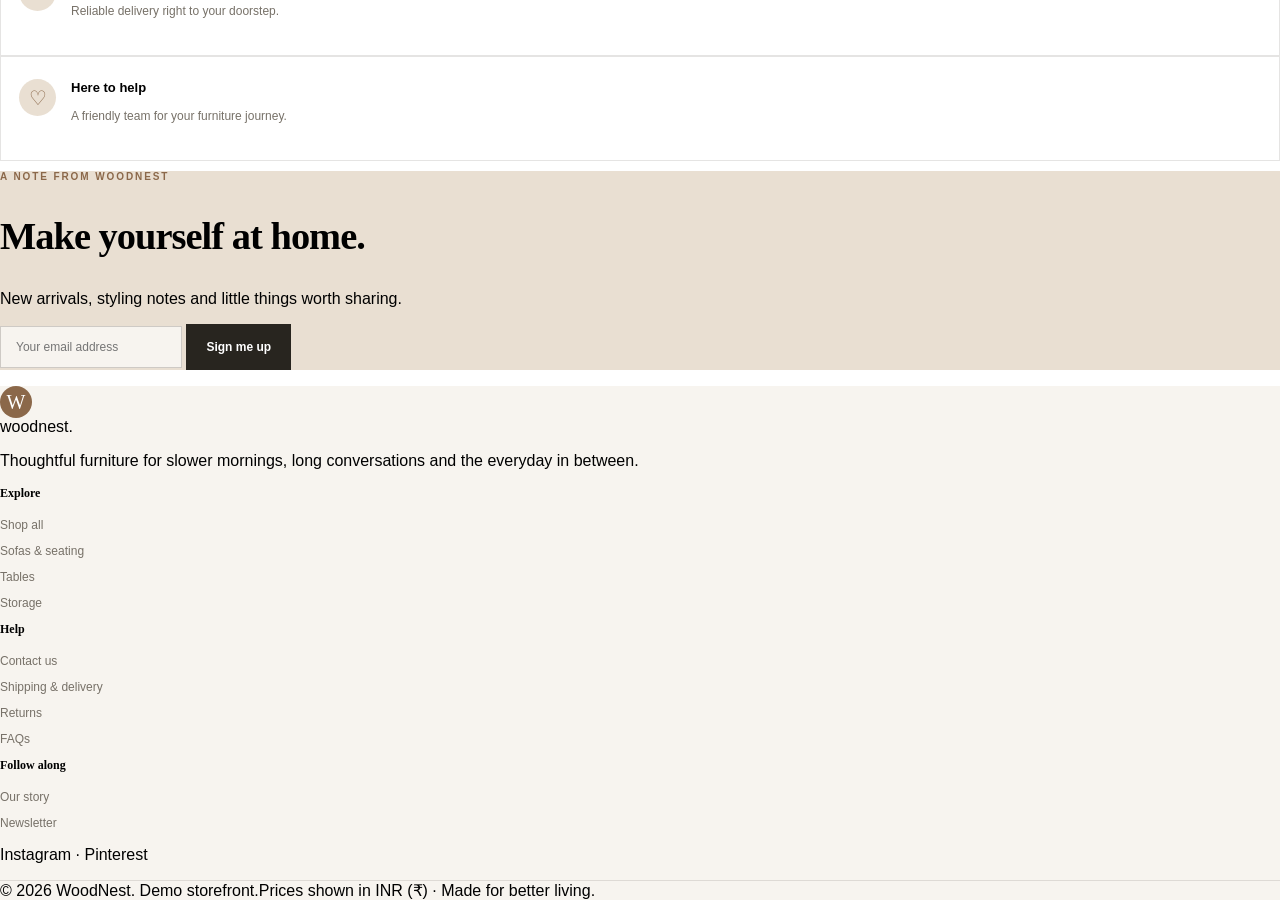
==== commit 717c9296: "Update stylesheet and script paths in index.html" ====
--- a/index.html
+++ b/index.html
@@ -18,7 +18,7 @@
   <link rel="preconnect" href="https://fonts.googleapis.com">
   <link rel="preconnect" href="https://fonts.gstatic.com" crossorigin>
   <link href="https://fonts.googleapis.com/css2?family=DM+Sans:wght@400;500;600;700&family=Playfair+Display:wght@500;600;700&display=swap" rel="stylesheet">
-  <link rel="stylesheet" href="css/style.css">
+  <link rel="stylesheet" href="style.css">
 </head>
 <body class="bg-cream text-ink font-sans">
   <div class="announcement-bar text-center text-xs sm:text-sm py-2 px-4">
@@ -157,6 +157,6 @@
     </div>
   </footer>
   <div id="toast" class="toast" role="status" aria-live="polite"></div>
-  <script src="js/app.js"></script>
+  <script src="app.js"></script>
 </body>
 </html>
--- a/style.css
+++ b/style.css
@@ -0,0 +1,93 @@
+* { box-sizing: border-box; }
+:root { --cream:#F7F4EF; --sand:#E9DFD2; --wood:#8B684A; --ink:#28251F; --muted:#777168; --line:rgba(40,37,31,.12); }
+html { scroll-behavior:smooth; scroll-padding-top:90px; }
+body { margin:0; font-family:"DM Sans",sans-serif; }
+h1,h2,h3,.section-title { font-family:"Playfair Display",Georgia,serif; }
+a { color:inherit; text-decoration:none; }
+button,input { font:inherit; }
+.announcement-bar { background:#30291f; color:#f7f4ef; letter-spacing:.02em; }
+.brand-mark { display:grid; place-items:center; width:32px; height:32px; border-radius:50%; color:#fff; background:var(--wood); font-family:"Playfair Display",serif; font-size:20px; }
+.nav-link { color:#625d55; transition:color .2s; }
+.nav-link:hover,.nav-link.active { color:var(--wood); }
+.icon-button { width:40px; height:40px; border-radius:50%; display:grid; place-items:center; transition:background .2s; }
+.icon-button:hover { background:rgba(0,0,0,.06); }
+.cart-count { position:absolute; top:0; right:0; width:17px; height:17px; display:grid; place-items:center; border-radius:50%; background:var(--wood); color:#fff; font-size:10px; border:2px solid var(--cream); }
+.mobile-nav { border-top:1px solid var(--line); }
+.mobile-nav a { display:block; padding:12px 0; font-size:14px; border-bottom:1px solid var(--line); }
+.hero-grid { display:grid; grid-template-columns:1fr 1fr; min-height:530px; background:#eee4d8; }
+.hero-copy { background:linear-gradient(135deg,#f0e8dd,#e9ddcf); }
+.eyebrow { display:flex; align-items:center; gap:9px; font-size:10px; font-weight:700; letter-spacing:.19em; color:#8b684a; }
+.eyebrow-line { width:24px; height:1px; background:var(--wood); }
+.hero-title { font-family:"Playfair Display",Georgia,serif; font-size:clamp(2.65rem,4.3vw,4.6rem); line-height:1.06; letter-spacing:-.04em; }
+.hero-title em { color:var(--wood); font-weight:500; }
+.hero-image-wrap { position:relative; min-height:420px; overflow:hidden; }
+.hero-image { width:100%; height:100%; position:absolute; inset:0; object-fit:cover; object-position:center; }
+.image-caption { position:absolute; bottom:18px; left:18px; right:18px; display:flex; justify-content:space-between; color:white; font-size:10px; letter-spacing:.16em; text-shadow:0 1px 8px #333; }
+.button { display:inline-flex; align-items:center; justify-content:center; gap:12px; padding:13px 19px; min-height:46px; font-size:12px; font-weight:600; border:1px solid transparent; cursor:pointer; transition:all .2s ease; }
+.button-dark { background:var(--ink); color:#fff; }
+.button-dark:hover { background:var(--wood); }
+.button-light { background:rgba(255,255,255,.45); border-color:rgba(40,37,31,.2); color:var(--ink); }
+.button-light:hover { background:#fff; }
+.avatar-stack { display:flex; }
+.avatar-stack span { width:25px; height:25px; margin-left:-5px; display:grid; place-items:center; border-radius:50%; border:2px solid #eee4d8; background:#c3a98c; color:white; font-size:11px; }
+.avatar-stack span:first-child { margin-left:0; background:#8d7157; }
+.section-title { font-size:clamp(1.8rem,3vw,2.6rem); line-height:1.15; letter-spacing:-.025em; }
+.category-card { display:block; min-width:0; }
+.category-card img { display:block; width:100%; aspect-ratio:4/4.6; object-fit:cover; background:#e7dfd4; transition:transform .45s; }
+.category-card { overflow:hidden; }
+.category-card:hover img { transform:scale(1.035); }
+.category-card div { display:flex; justify-content:space-between; align-items:center; gap:8px; padding:13px 1px 0; font-size:12px; font-weight:600; }
+.featured-section { background:#f0ece5; }
+.product-card { min-width:0; }
+.product-image-wrap { position:relative; overflow:hidden; background:#e7e0d6; }
+.product-image { display:block; width:100%; aspect-ratio:4/4.7; object-fit:cover; transition:transform .4s; }
+.product-card:hover .product-image { transform:scale(1.035); }
+.product-tag { position:absolute; top:10px; left:10px; background:#f7f4ef; padding:6px 8px; font-size:9px; letter-spacing:.1em; }
+.add-cart-button { position:absolute; bottom:10px; left:10px; right:10px; padding:11px 8px; background:rgba(247,244,239,.96); font-size:11px; font-weight:700; text-align:center; opacity:0; transform:translateY(5px); transition:all .2s; border:0; cursor:pointer; }
+.product-card:hover .add-cart-button,.add-cart-button:focus { opacity:1; transform:translateY(0); }
+.product-name { display:block; margin-top:12px; font-size:12px; font-weight:600; }
+.product-category { font-size:11px; color:var(--muted); margin-top:4px; }
+.product-price-row { display:flex; align-items:center; gap:8px; flex-wrap:wrap; margin-top:7px; font-size:12px; font-weight:700; }
+.old-price { color:#938b81; text-decoration:line-through; font-weight:400; font-size:11px; }
+.loading-card { background:#e6dfd5; aspect-ratio:4/5.7; animation:pulse 1.3s infinite alternate; }
+@keyframes pulse { from{opacity:.45} to{opacity:1} }
+.story-panel { background:#e9dfd2; }
+.story-image { min-height:320px; }
+.story-image img { width:100%; height:100%; min-height:320px; object-fit:cover; }
+.benefit-card { display:flex; align-items:flex-start; gap:15px; padding:22px 18px; border:1px solid var(--line); }
+.benefit-icon { display:grid; place-items:center; width:37px; height:37px; flex:0 0 37px; border-radius:50%; background:#e9dfd2; color:var(--wood); font-size:20px; }
+.benefit-card h3 { font-family:"DM Sans",sans-serif; font-size:13px; font-weight:700; margin:1px 0 6px; }
+.benefit-card p { font-size:12px; line-height:1.6; color:var(--muted); }
+.newsletter-section { background:#e9dfd2; }
+.newsletter-form input,.search-input { min-width:0; border:1px solid rgba(40,37,31,.2); background:#f7f4ef; padding:13px 15px; outline:none; font-size:12px; }
+.newsletter-form input:focus,.search-input:focus { border-color:var(--wood); }
+.newsletter-form input { flex:1; }
+.site-footer { background:#f7f4ef; }
+.footer-heading { font-size:12px; font-weight:700; margin-bottom:17px; }
+.footer-grid a:not(.brand) { display:block; width:fit-content; color:#777168; font-size:12px; margin-top:12px; }
+.footer-grid a:not(.brand):hover { color:var(--wood); }
+.footer-bottom { border-top:1px solid var(--line); }
+.toast { position:fixed; z-index:100; bottom:20px; left:50%; transform:translate(-50%,20px); opacity:0; pointer-events:none; background:#28251f; color:white; padding:13px 18px; font-size:12px; box-shadow:0 8px 30px #0002; transition:all .25s; max-width:calc(100vw - 30px); text-align:center; }
+.toast.show { opacity:1; transform:translate(-50%,0); }
+@media (max-width:1023px) {
+ .hero-grid { min-height:440px; }
+ .hero-copy { padding:38px; }
+ .hero-image-wrap { min-height:440px; }
+ .add-cart-button { opacity:1; transform:none; }
+}
+@media (max-width:640px) {
+ .announcement-bar { font-size:10px; line-height:1.5; }
+ .hero-grid { grid-template-columns:1fr; }
+ .hero-copy { padding:34px 23px 28px; }
+ .hero-title { font-size:clamp(2.65rem,12vw,3.7rem); }
+ .hero-image-wrap { min-height:290px; }
+ .image-caption { bottom:13px; left:13px; right:13px; }
+ .section-title { font-size:1.85rem; }
+ .category-card div { font-size:11px; }
+ .product-tag { top:7px; left:7px; font-size:8px; padding:5px 6px; }
+ .add-cart-button { bottom:7px; left:7px; right:7px; padding:9px 4px; font-size:10px; }
+ .product-name { font-size:11px; line-height:1.5; }
+ .product-price-row { font-size:11px; }
+ .story-image,.story-image img { min-height:250px; }
+ .benefit-card { padding:17px 14px; }
+}
